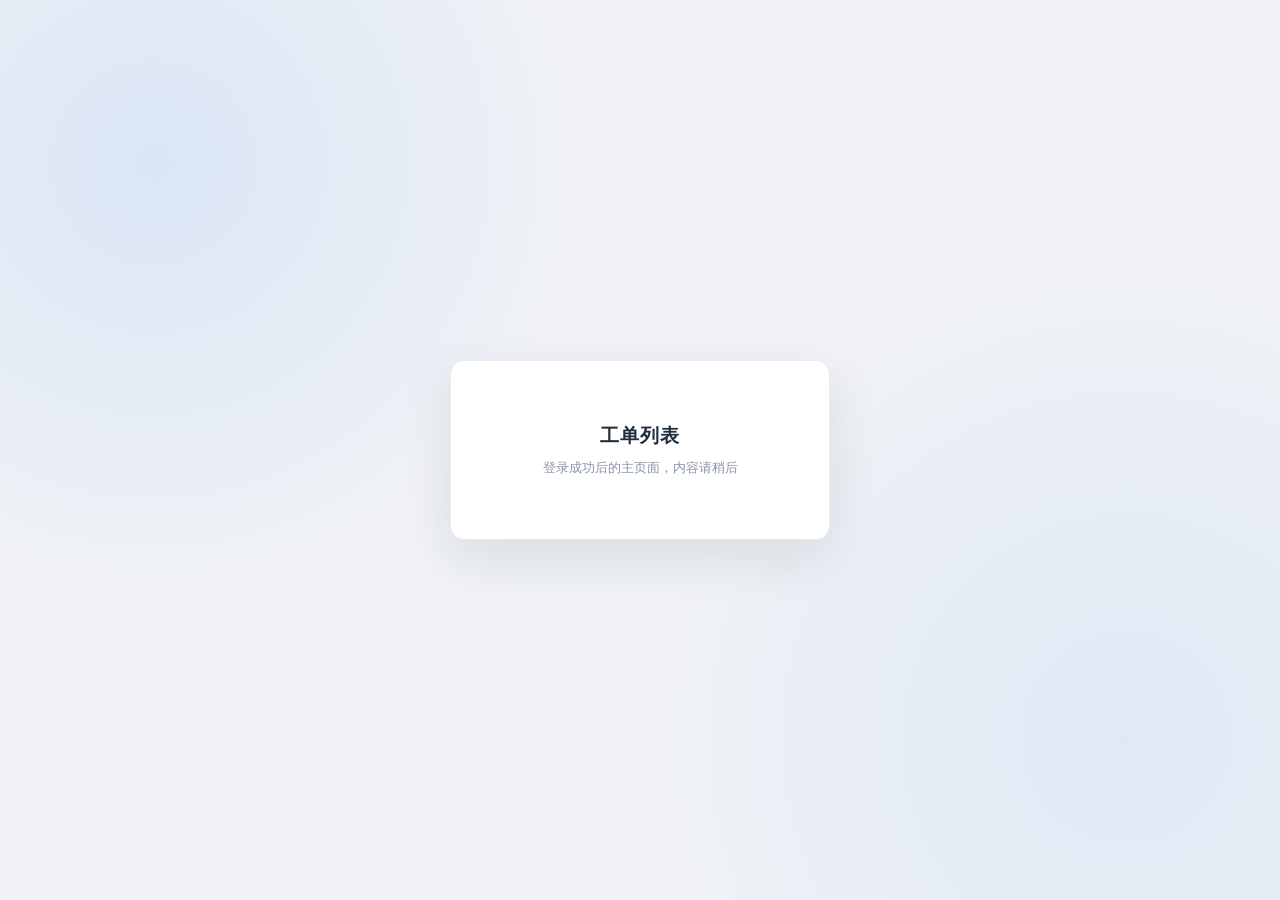
==== frontend/html/index.html @ e552d794 "前端登录页与静态资源入口" ====
<!DOCTYPE html>
<html lang="zh-CN">
<head>
    <meta charset="UTF-8">
    <meta name="viewport" content="width=device-width, initial-scale=1.0">
    <title>工单列表 - 轻量工单管理平台</title>
    <link rel="stylesheet" href="../css/style.css">
</head>
<body class="login-page">
    <div class="login-card">
        <h1 class="login-title">工单列表</h1>
        <p class="login-sub">登录成功后的主页面，内容请稍后</p>
    </div>    
</body>
</html>
---- frontend/css/style.css ----
* {
    box-sizing:border-box;
    margin: 0;
    padding: 0;
}

body {
    font-family:
      -apple-system,
      BlinkMacSystemFont,
      "Segoe UI",
      "PingFang SC",
      "Hiragino Sans GB",
      "Microsoft YaHei",
      sans-serif;
    color: #1f2d3d;
    font-size: 14px;  
}

/* 页面背景与居中 */
.login-page{
    min-height: 100vh;
    display: flex;
    align-items: center;
    justify-content: center;
    padding: 24px;
    background:
      radial-gradient(circle at 12% 18%,rgba(22,119,255,0.10),transparent 32%),
      radial-gradient(circle at 88% 82%,rgba(22,119,255,0.08),transparent 36%),
      #f0f2f5;
}

/* 白色卡片 */
.login-card {
    width: 380px;
    max-width: 100%;
    background: #fff;
    border: 1px solid #e8ecf1;
    border-radius: 14px;
    box-shadow: 0 18px 50px
        rgba(31,45,61,0.10);
    padding: 44px 40px 32px;
    text-align:center;
}

/* 品牌字样 */
.login-brand {
    font-size: 34px;
    font-weight: 800;
    letter-spacing: 3px;
    line-height: 1;
    color: #1f2d3d;
}

.login-brand span {
    color:#56758B;
}

/* 标题与副标题 */
.login-title {
    margin-top: 18px;
    font-size: 19px;
    font-weight: 700;
    letter-spacing: 1px;
}

.login-sub {
    margin: 10px 0 30px;
    font-size: 13px;
    color: #8a94a6;
}

/* 输入框 */
.login-field {
    display:flex;
    align-items:  center;
    gap: 10px;
    height: 46px;
    padding: 0 14px;
    margin-bottom: 16px;
    border: 1px solid #d9d9d9;
    border-radius: 8px;
    background: #fafbfc;
    transition:
        border-color 0.2s,
        box-shadow 0.2s,
        background 0.2s;
}

.login-field:focus-within {
    border-color: #1677ff;
    background: #fff;
    box-shadow: 0 0 0 3px
        rgba(22,119,255,0.12);
}

.login-field svg{
    width: 17px;
    height: 17px;
    flex-shrink: 0;
    color: #aeb7c4;
}

.login-field input {
    flex: 1;
    min-width: 0;
    border: none;
    outline: none;
    background: transparent;
    font-size: 14px;
    color: #1f2d3d;
}

.login-field input::placeholder {
    color: #b8c0cc;
}

/* 错误与成功提示 */
.login-tip {
    display: none;
    margin-bottom: 16px;
    padding: 9px 12px;
    border-radius: 6px;
    font-size: 13px;
    line-height: 1.5;
    text-align: left;
}

.login-tip.show {
    display: block;
}

.login-tip.error {
    color: #ff4d4f;
    background: #fff1f0;
    border: 1px solid #ffccc7;
}

.login-tip.success {
    color: #389e0d;
    background: #f6ffed;
    border: 1px solid #b7eb8f;
}

/* 登录按钮 */
.login-btn {
    width: 100%;
    height: 46px;
    border: none;
    border-radius: 8px;
    background: #1677ff;
    color: #fff;
    font-size: 15px;
    font-weight: 600;
    letter-spacing: 4px;
    cursor: pointer;
    transition:
        background 0.2s,
        box-shadow 0.2s;
}

.login-btn:hover {
    background: #3c8dff;
    box-shadow: 0 6px 16px
        rgba(22,119,255,0.25);
}

.login-btn:disabled {
    background: #8fbcf5;
    cursor: not-allowed;
    box-shadow: none;
}

/* 版权 */
.login-copy {
    margin-top: 26px;
    font-size: 12px;
    color: #c3cad4;
}
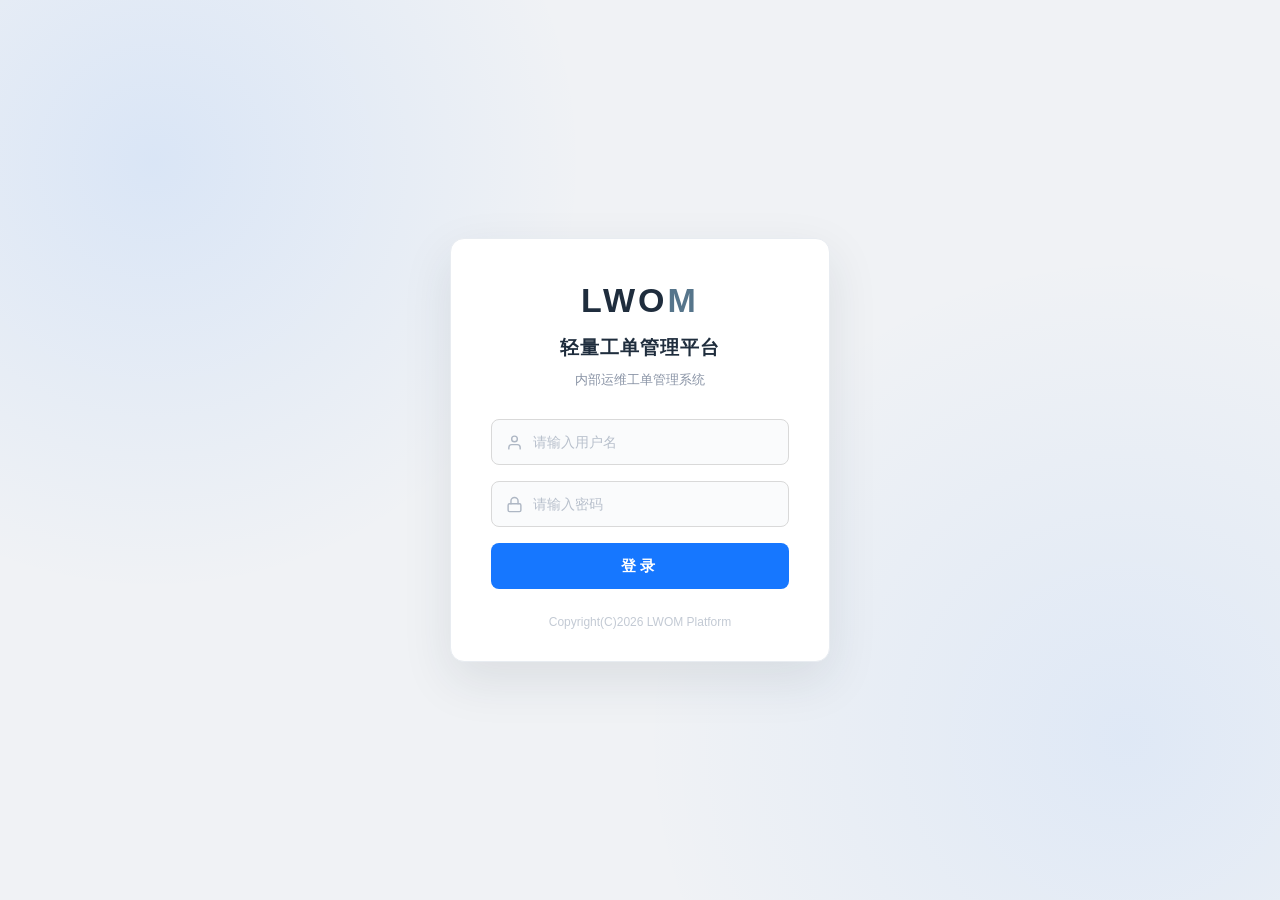
==== commit 3a9508bf: "修改首页页面" ====
--- a/frontend/html/index.html
+++ b/frontend/html/index.html
@@ -6,10 +6,159 @@
     <title>工单列表 - 轻量工单管理平台</title>
     <link rel="stylesheet" href="../css/style.css">
 </head>
-<body class="login-page">
-    <div class="login-card">
-        <h1 class="login-title">工单列表</h1>
-        <p class="login-sub">登录成功后的主页面，内容请稍后</p>
-    </div>    
+<aside class="sidebar">
+    <div class="sidebar-logo">LWO<span>M</span></div>
+    <ul class="sidebar-menu">
+        <li>
+            <a class="active" href="index.html">
+                <svg viewBox="0 0 24 24" fill="none" stroke="currentColor" stroke-width="2" stroke-linecap="round">
+                    <line x1="4" y1="6" x2="20" y2="6"/>
+                    <line x1="4" y1="12" x2="20" y2="12"/>
+                    <line x1="4" y1="18" x2="20" y2="19"/>
+                </svg>
+                工单列表
+            </a>
+        </li>
+        <li>
+            <a href="#">
+                <svg viewBox="0 0 24 24" fill="none" stroke="currentColor" stroke-width="2" stroke-linecap="round">
+                    <line x1="12" y1="5" x2="12" y2="19"/>
+                    <line x1="5" y1="12" x2="19" y2="12"/>
+                </svg>
+                新建工单
+            </a>
+        </li>
+        <li>
+            <a href="#">
+                <svg viewBox="0 0 24 24" fill="none" stroke="currentColor" stroke-width="2" stroke-linecap="round">
+                    <line x1="6" y1="20" x2="6" y2="12"/>
+                    <line x1="12" y1="20" x2="12" y2="6"/>
+                    <line x1="18" y1="20" x2="18" y2="14"/>
+                </svg>
+                数据看板
+            </a>
+        </li>
+        <li>
+            <a href="#">
+                <svg viewBox="0 0 24 24" fill="none" stroke="currentColor" stroke-width="2" stroke-linecap="round" stroke-linejoin="round">
+                <circle cx="12" cy="7" r="4"/>
+                </svg>
+                用户管理
+            </a>
+        </li>
+        <li>
+            <a href="#">
+                <svg viewBox="0 0 24 24" fill="none" stroke="currentColor" stroke-width="2" stroke-linecap="round">
+                    <circle cx="12" cy="12" r="3"/>
+                    <path d="M12 2v3M12 19v3M2 12h3M19 12h3
+                            M4.9 4.9l2.1 2.1M17 17l2.1 2.1
+                            M19.1 4.9L17 7M7 17l-2.1 2.1" />
+                </svg>
+                系统设置
+            </a>
+        </li>
+    </ul>
+</aside>
+
+<body class="list-page">
+    <header class="topbar">
+       <h1>工单列表</h1>
+
+       <div class="topbar-right">
+
+        <span class="bell">
+            <svg viewBox="0 0 24 24" fill="none" stroke="currentColor" stroke-width="2" stroke-linecap="round" stroke-linejoin="round">
+                <path d="M18 8A6 6 0 0 0 6 8c0 7-3 9-3 9h18s-3-2-3-9"/> <path d="M13.7 21a2 2 0 0 1-3.4 0"/>
+            </svg>
+            <i class="dot"></i>
+        </span>
+
+        <span class="user-chip">
+            <span class="avatar">
+                <svg viewBox="0 0 24 24" fill="currentColor">
+                    <circle cx ="12" cy="8" r="4"/>
+                    <path d="M4 21c0-4 3.6-6.5 8-6.5s8 2.5 8 6.5z"/>
+                </svg>
+            </span>
+            <span id="userInfo">--</span>
+        </span>
+
+        <button class="logout-btn" id="logoutBtn">退出</button>
+
+       </div>
+    </header>
+
+    <main class="page-main">
+        <div class="filter-bar">
+            <label class="filter-item">
+                <span>状态</span>
+                <select id="statusFilter">
+                    <option value="">全部</option>
+                    <option value="新建">新建</option>
+                    <option value="处理中">处理中</option>
+                    <option value="待确认">待确认</option>
+                    <option value="已关闭">已关闭</option>
+                </select>
+            </label>
+
+            <label class="filter-item">
+                <span>类型</span>
+                <select id="typeFilter">
+                    <option value="">全部</option>
+                    <option value="保修">保修</option>
+                    <option value="咨询">咨询</option>
+                    <option value="其它">其它</option>
+                </select>
+            </label>
+
+            <label class="filter-item">
+                <span>创建时间</span>
+                <select id="dataFilter">
+                    <option value="">请选择日期范围</option>
+                </select>
+            </label>
+
+            <label class="filter-item">
+                <span>搜索</span>
+                <input type="text" id="keywordInput" placeholder="搜索工单标题/编号">
+            </label>
+
+            <button class="btn-primary" id="searchBtn">查询</button>
+
+            <button class="btn-plain" id="resetBtn">重置</button>
+
+        </div>
+
+        <div class="page-card table-card">
+            <div class="table-toolbar"> 
+                <div class="table-title">工单列表<span class = "table-count" id="totalCount">(共0条)</span></div>
+                <div class="table-actions">
+                    <button class="btn-primary" id="createBtn">+ 新建工单</button>
+                    <button class="btn-plain" id="exportBtn">导出 Excel</button>
+                </div>
+            </div>
+            <table>
+                <thead>
+                    <tr>
+                        <th>工单编号</th>
+                        <th>标题</th>
+                        <th>类型</th>
+                        <th>优先级</th>
+                        <th>状态</th>
+                        <th>处理人</th>
+                        <th>创建时间</th>
+                        <th>操作</th>
+                    </tr>
+                </thead>
+                <tbody id="ticketBody">
+                    <tr>
+                        <td colspan="8" class="page-empty">暂无工单</td>
+                    </tr>
+                </tbody>
+            </table>
+        </div>
+    </main>
+
+    <script src="../js/index.js" defer></script>
 </body>
 </html>
--- a/frontend/css/style.css
+++ b/frontend/css/style.css
@@ -4,6 +4,7 @@
     padding: 0;
 }
 
+/* ===== 登录页 ===== */
 body {
     font-family:
       -apple-system,
@@ -176,4 +177,381 @@
     margin-top: 26px;
     font-size: 12px;
     color: #c3cad4;
-}+}
+
+
+/* ===== 工单列表页 ===== */
+
+/* 列表页布局 */
+.list-page {
+    min-height: 100vh;
+    background: #f0f2f5;
+}
+
+/* 顶部导航栏 */
+.topbar {
+    height: 56px;
+    margin-left: 200px;
+    display: flex;
+    align-items: center;
+    justify-content: space-between;
+    padding: 0 24px;
+    background: #fff;
+    border-bottom: 1px solid #e8ecf1;
+}
+
+/* 顶栏品牌字样 */
+.topbar-brand {
+    font-size: 16px;
+    font-weight: 700;
+    letter-spacing: 1px;
+    color: #1f2d3d;
+}
+
+/* 顶栏右侧区域 */
+.topbar-right {
+    display: flex;
+    align-items: center;
+    gap: 14px;
+}
+
+/* 用户名显示 */
+.topbar-user {
+    font-size: 14px;
+    color: #56758b;
+}
+
+/* 退出按钮 */
+.logout-btn {
+    height: 32px;
+    padding: 0 14px;
+    border: 1px solid #d9d9d9;
+    border-radius: 6px;
+    background: #fff;
+    color: #1f2d3d;
+    font-size: 13px;
+    cursor: pointer;
+    transition:
+        color 0.2s,
+        border-color 0.2s,
+        background 0.2s;
+}
+
+.logout-btn:hover {
+    color: #ff4d4f;
+    border-color: #ff4d4f;
+    background: #fff1f0;
+}   
+
+/* 主体区域 */
+.page-main {
+    max-width: none;
+    margin-left: 200px;
+    padding: 16px 24px 24px;
+}
+
+/* 内容卡片 */
+.page-card {
+    background: #fff;
+    border: 1px solid #e8ecf1;
+    border-radius: 14px;
+    box-shadow: 0 18px 50px rgba(31,45,61,0.10);
+    padding: 32px;
+    text-align: center;
+}
+
+/* 页面标题 */
+.page-title {
+    font-size: 19px;
+    font-weight: 700;
+    letter-spacing: 1px;
+    color: #1f2d3d;
+}
+
+/* 空状态提示 */
+.page-empty {
+    margin-top: 14px;
+    font-size: 13px;
+    color: #8a94a6;
+}
+
+/* 顶栏标题 */
+.topbar h1 {
+    font-size: 15px;
+    font-weight: 600;
+}
+
+/* 铃铛 */
+.bell {
+    position: relative;
+    display: flex;
+    color: #4a5568;
+}
+
+.bell svg{
+    width: 18px;
+    height: 18px;
+}
+
+.bell .dot {
+    position: absolute;
+    top: -1px;
+    right: 0;
+    width: 7px;
+    height: 7px;
+    border-radius: 50%;
+    background: #ff4d4f;
+}
+
+/* 用户信息模块 */
+.user-chip {
+    display: flex;
+    align-items: center;
+    gap: 8px;
+    font-size: 14px;
+    color: #1f2d3d;
+}
+
+/* 头像 */
+.avatar {
+    width: 26px;
+    height: 26px;
+    display: flex;
+    align-items: center;
+    justify-content: center;
+    border-radius: 50%;
+    background: #1677ff;
+    color: #fff;
+}
+
+.avatar svg {
+    width: 14px;
+    height: 14px;
+}
+
+/* 筛选栏 */
+.filter-bar {
+    display: flex;
+    align-items: flex-end;
+    flex-wrap: nowrap;
+    gap: 20px;
+    margin-bottom: 16px;
+    padding: 16px 20px;
+    border: 1px solid #eceff3;
+    border-radius: 8px;
+    background: #fff;
+}
+
+/* 筛选单项 */
+.filter-item {
+    display: flex;
+    flex-direction: column;
+    gap: 6px;
+}
+
+.filter-item span {
+    font-size: 13px;
+    color: #56758b;
+}
+
+.filter-item select{
+    height: 34px;
+    width: 130px;
+    padding: 0 10px;
+    border: 1px solid #d9d9d9;
+    border-radius: 6px;
+    background: #fff;
+    color: #1f2d3d;
+    font-size: 13px;
+    outline: none;
+}
+
+.filter-item select:focus {
+    border-color: #1677ff;
+}
+
+#dataFilter {
+    width: 160px;
+}
+
+.filter-item input {
+    width: 160px;
+    height: 34px;
+    padding: 0 10px;
+    border: 1px solid #d9d9d9;
+    border-radius: 6px;
+    background: #fff;
+    color: #1f2d3d;
+    font-size: 13px;
+    outline: none;
+}
+
+.filter-item input:focus {
+    border-color: #1677ff;
+}
+
+#searchBtn {
+    margin-left: auto;
+}
+
+#searchBtn,
+#resetBtn { 
+    flex-shrink: 0;
+    white-space: nowrap;
+}
+
+/* 主要按钮 */
+.btn-primary {
+    height: 34px;
+    padding: 0 18px;
+    border: 1px solid #1677ff;
+    border-radius: 6px;
+    background: #1677ff;
+    color: #fff;
+    font-size: 13px;
+    line-height: 32px;
+    text-decoration: none;
+    cursor: pointer;
+}
+
+.btn-primary:hover {
+    background: #4096ff;
+    border-color: #4096ff;
+}
+
+/* 次要按钮 */
+.btn-plain {
+    height: 34px;
+    padding: 0 18px;
+    border: 1px solid #d9d9d9;
+    border-radius: 6px;
+    background: #fff;
+    color: #1f2d3d;
+    font-size: 13px;
+    cursor: pointer;
+}
+
+.btn-plain:hover {
+    color: #1677ff;
+    border-color: #1677ff;
+}
+
+/* 表格卡片 */
+.table-card {
+    padding: 0;
+    overflow: hidden;
+    text-align: left;
+}
+
+.table-card table {
+    width: 100%;
+    border-collapse: collapse;
+    table-layout: fixed;
+}
+
+.table-card th {
+    height: 46px;
+    padding: 0 12px;
+    background: #fafbfc;
+    border-bottom: 1px solid #e8ecf1;
+    font-size: 13px;
+    font-weight: 600;
+    color: #56758b;
+    text-align: center;
+}
+
+.table-card td {
+    height: 50px;
+    padding: 0 12px;
+    border-bottom: 1px solid #f0f2f5;
+    font-size: 13px;
+    color: #1f2d3d;
+    text-align: center;
+    overflow: hidden;
+    text-overflow: ellipsis;
+    white-space: nowrap;
+}
+
+/* 表格顶部工具栏 */
+.table-toolbar {
+    display: flex;
+    align-items: center;
+    justify-content: space-between;
+    padding: 14px 20px;
+    border-bottom: 1px solid #eceff3;
+}
+
+.table-title {
+    font-size: 15px;
+    font-weight: 700;
+    color: #1f2d3d;
+}
+
+.table-count {
+    margin-left: 6px;
+    font-size: 12px;
+    font-weight: 400;
+    color: #8a94a6;
+}
+
+.table-actions {
+    display: flex;
+    gap: 10px;
+}
+
+/* ===== 侧边栏 ===== */
+.sidebar {
+    position: fixed;
+    top: 0;
+    left: 0;
+    bottom: 0;
+    width: 200px;
+    background: #fff;
+    border-right: 1px solid #e8ecf1;
+    z-index: 20;
+}
+
+.sidebar-logo {
+    padding: 16px 20px 12px;
+    font-size: 22px;
+    font-weight: 800;
+    letter-spacing: 1px;
+    color: #1f2d3d;
+}
+
+.sidebar-logo span{
+    color: #1677ff;
+}
+
+.sidebar-menu {
+    margin-top: 6px;
+    list-style: none;
+}
+
+.sidebar-menu a {
+    display: flex;
+    align-items: center;
+    gap: 10px;
+    padding: 13px 20px;
+    border-left: 3px solid transparent;
+    color: #4a5568;
+    font-size: 14px;
+    text-decoration: none;
+}
+
+.sidebar-menu a svg {
+    width: 16px;
+    height: 16px;
+    flex-shrink: 0;
+}
+
+.sidebar-menu a:hover {
+    color: #1677ff;
+}
+
+.sidebar-menu a.active {
+    background: #e8f1ff;
+    border-left-color: #1677ff;
+    color: #1677ff;
+    font-weight: 600;
+}
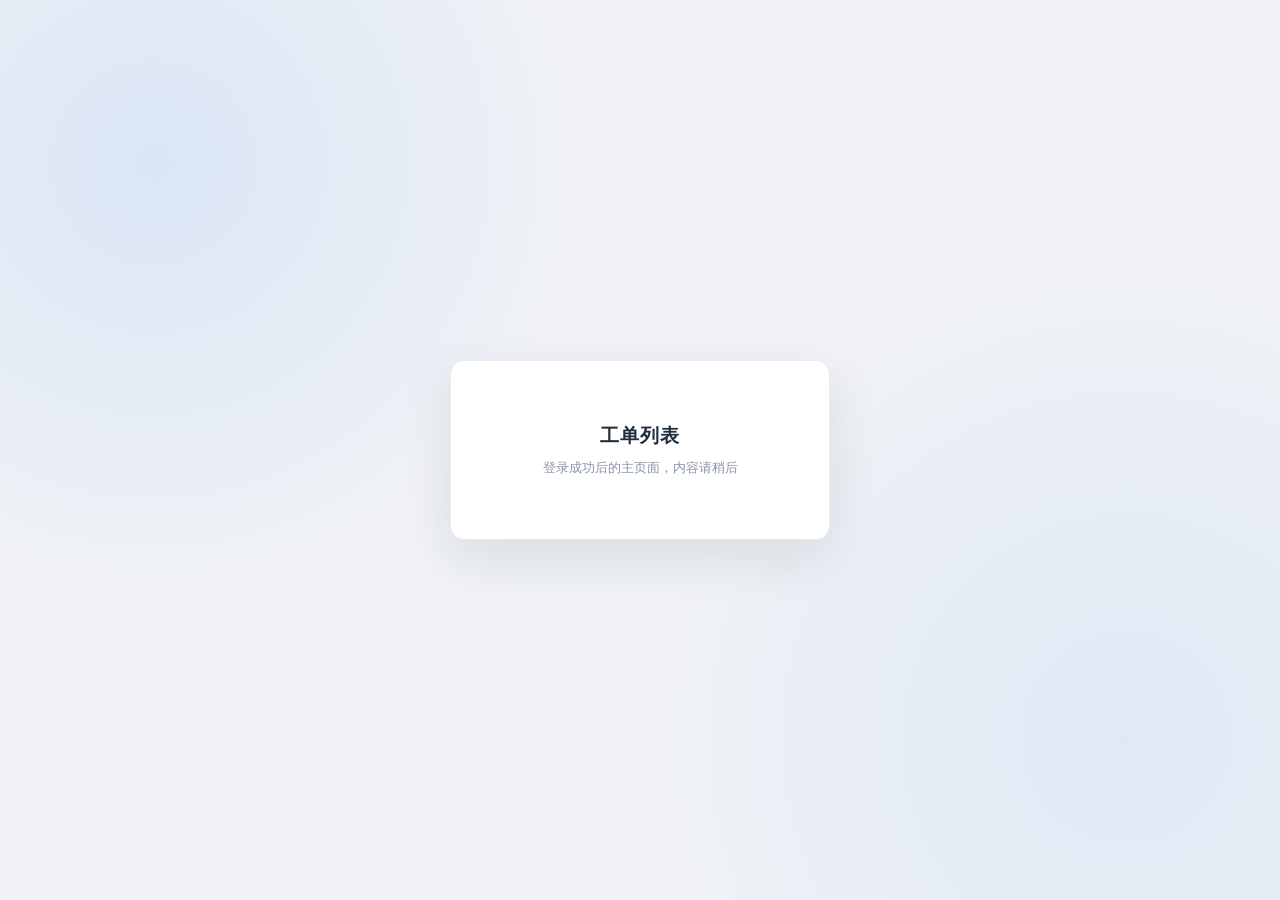
==== commit b85c4ed7: "合并远程前端登录页改动，.gitignore 保留双方忽略规则" ====
--- a/frontend/html/index.html
+++ b/frontend/html/index.html
@@ -6,159 +6,10 @@
     <title>工单列表 - 轻量工单管理平台</title>
     <link rel="stylesheet" href="../css/style.css">
 </head>
-<aside class="sidebar">
-    <div class="sidebar-logo">LWO<span>M</span></div>
-    <ul class="sidebar-menu">
-        <li>
-            <a class="active" href="index.html">
-                <svg viewBox="0 0 24 24" fill="none" stroke="currentColor" stroke-width="2" stroke-linecap="round">
-                    <line x1="4" y1="6" x2="20" y2="6"/>
-                    <line x1="4" y1="12" x2="20" y2="12"/>
-                    <line x1="4" y1="18" x2="20" y2="19"/>
-                </svg>
-                工单列表
-            </a>
-        </li>
-        <li>
-            <a href="#">
-                <svg viewBox="0 0 24 24" fill="none" stroke="currentColor" stroke-width="2" stroke-linecap="round">
-                    <line x1="12" y1="5" x2="12" y2="19"/>
-                    <line x1="5" y1="12" x2="19" y2="12"/>
-                </svg>
-                新建工单
-            </a>
-        </li>
-        <li>
-            <a href="#">
-                <svg viewBox="0 0 24 24" fill="none" stroke="currentColor" stroke-width="2" stroke-linecap="round">
-                    <line x1="6" y1="20" x2="6" y2="12"/>
-                    <line x1="12" y1="20" x2="12" y2="6"/>
-                    <line x1="18" y1="20" x2="18" y2="14"/>
-                </svg>
-                数据看板
-            </a>
-        </li>
-        <li>
-            <a href="#">
-                <svg viewBox="0 0 24 24" fill="none" stroke="currentColor" stroke-width="2" stroke-linecap="round" stroke-linejoin="round">
-                <circle cx="12" cy="7" r="4"/>
-                </svg>
-                用户管理
-            </a>
-        </li>
-        <li>
-            <a href="#">
-                <svg viewBox="0 0 24 24" fill="none" stroke="currentColor" stroke-width="2" stroke-linecap="round">
-                    <circle cx="12" cy="12" r="3"/>
-                    <path d="M12 2v3M12 19v3M2 12h3M19 12h3
-                            M4.9 4.9l2.1 2.1M17 17l2.1 2.1
-                            M19.1 4.9L17 7M7 17l-2.1 2.1" />
-                </svg>
-                系统设置
-            </a>
-        </li>
-    </ul>
-</aside>
-
-<body class="list-page">
-    <header class="topbar">
-       <h1>工单列表</h1>
-
-       <div class="topbar-right">
-
-        <span class="bell">
-            <svg viewBox="0 0 24 24" fill="none" stroke="currentColor" stroke-width="2" stroke-linecap="round" stroke-linejoin="round">
-                <path d="M18 8A6 6 0 0 0 6 8c0 7-3 9-3 9h18s-3-2-3-9"/> <path d="M13.7 21a2 2 0 0 1-3.4 0"/>
-            </svg>
-            <i class="dot"></i>
-        </span>
-
-        <span class="user-chip">
-            <span class="avatar">
-                <svg viewBox="0 0 24 24" fill="currentColor">
-                    <circle cx ="12" cy="8" r="4"/>
-                    <path d="M4 21c0-4 3.6-6.5 8-6.5s8 2.5 8 6.5z"/>
-                </svg>
-            </span>
-            <span id="userInfo">--</span>
-        </span>
-
-        <button class="logout-btn" id="logoutBtn">退出</button>
-
-       </div>
-    </header>
-
-    <main class="page-main">
-        <div class="filter-bar">
-            <label class="filter-item">
-                <span>状态</span>
-                <select id="statusFilter">
-                    <option value="">全部</option>
-                    <option value="新建">新建</option>
-                    <option value="处理中">处理中</option>
-                    <option value="待确认">待确认</option>
-                    <option value="已关闭">已关闭</option>
-                </select>
-            </label>
-
-            <label class="filter-item">
-                <span>类型</span>
-                <select id="typeFilter">
-                    <option value="">全部</option>
-                    <option value="保修">保修</option>
-                    <option value="咨询">咨询</option>
-                    <option value="其它">其它</option>
-                </select>
-            </label>
-
-            <label class="filter-item">
-                <span>创建时间</span>
-                <select id="dataFilter">
-                    <option value="">请选择日期范围</option>
-                </select>
-            </label>
-
-            <label class="filter-item">
-                <span>搜索</span>
-                <input type="text" id="keywordInput" placeholder="搜索工单标题/编号">
-            </label>
-
-            <button class="btn-primary" id="searchBtn">查询</button>
-
-            <button class="btn-plain" id="resetBtn">重置</button>
-
-        </div>
-
-        <div class="page-card table-card">
-            <div class="table-toolbar"> 
-                <div class="table-title">工单列表<span class = "table-count" id="totalCount">(共0条)</span></div>
-                <div class="table-actions">
-                    <button class="btn-primary" id="createBtn">+ 新建工单</button>
-                    <button class="btn-plain" id="exportBtn">导出 Excel</button>
-                </div>
-            </div>
-            <table>
-                <thead>
-                    <tr>
-                        <th>工单编号</th>
-                        <th>标题</th>
-                        <th>类型</th>
-                        <th>优先级</th>
-                        <th>状态</th>
-                        <th>处理人</th>
-                        <th>创建时间</th>
-                        <th>操作</th>
-                    </tr>
-                </thead>
-                <tbody id="ticketBody">
-                    <tr>
-                        <td colspan="8" class="page-empty">暂无工单</td>
-                    </tr>
-                </tbody>
-            </table>
-        </div>
-    </main>
-
-    <script src="../js/index.js" defer></script>
+<body class="login-page">
+    <div class="login-card">
+        <h1 class="login-title">工单列表</h1>
+        <p class="login-sub">登录成功后的主页面，内容请稍后</p>
+    </div>    
 </body>
 </html>
--- a/frontend/css/style.css
+++ b/frontend/css/style.css
@@ -4,7 +4,6 @@
     padding: 0;
 }
 
-/* ===== 登录页 ===== */
 body {
     font-family:
       -apple-system,
@@ -177,381 +176,4 @@
     margin-top: 26px;
     font-size: 12px;
     color: #c3cad4;
-}
-
-
-/* ===== 工单列表页 ===== */
-
-/* 列表页布局 */
-.list-page {
-    min-height: 100vh;
-    background: #f0f2f5;
-}
-
-/* 顶部导航栏 */
-.topbar {
-    height: 56px;
-    margin-left: 200px;
-    display: flex;
-    align-items: center;
-    justify-content: space-between;
-    padding: 0 24px;
-    background: #fff;
-    border-bottom: 1px solid #e8ecf1;
-}
-
-/* 顶栏品牌字样 */
-.topbar-brand {
-    font-size: 16px;
-    font-weight: 700;
-    letter-spacing: 1px;
-    color: #1f2d3d;
-}
-
-/* 顶栏右侧区域 */
-.topbar-right {
-    display: flex;
-    align-items: center;
-    gap: 14px;
-}
-
-/* 用户名显示 */
-.topbar-user {
-    font-size: 14px;
-    color: #56758b;
-}
-
-/* 退出按钮 */
-.logout-btn {
-    height: 32px;
-    padding: 0 14px;
-    border: 1px solid #d9d9d9;
-    border-radius: 6px;
-    background: #fff;
-    color: #1f2d3d;
-    font-size: 13px;
-    cursor: pointer;
-    transition:
-        color 0.2s,
-        border-color 0.2s,
-        background 0.2s;
-}
-
-.logout-btn:hover {
-    color: #ff4d4f;
-    border-color: #ff4d4f;
-    background: #fff1f0;
-}   
-
-/* 主体区域 */
-.page-main {
-    max-width: none;
-    margin-left: 200px;
-    padding: 16px 24px 24px;
-}
-
-/* 内容卡片 */
-.page-card {
-    background: #fff;
-    border: 1px solid #e8ecf1;
-    border-radius: 14px;
-    box-shadow: 0 18px 50px rgba(31,45,61,0.10);
-    padding: 32px;
-    text-align: center;
-}
-
-/* 页面标题 */
-.page-title {
-    font-size: 19px;
-    font-weight: 700;
-    letter-spacing: 1px;
-    color: #1f2d3d;
-}
-
-/* 空状态提示 */
-.page-empty {
-    margin-top: 14px;
-    font-size: 13px;
-    color: #8a94a6;
-}
-
-/* 顶栏标题 */
-.topbar h1 {
-    font-size: 15px;
-    font-weight: 600;
-}
-
-/* 铃铛 */
-.bell {
-    position: relative;
-    display: flex;
-    color: #4a5568;
-}
-
-.bell svg{
-    width: 18px;
-    height: 18px;
-}
-
-.bell .dot {
-    position: absolute;
-    top: -1px;
-    right: 0;
-    width: 7px;
-    height: 7px;
-    border-radius: 50%;
-    background: #ff4d4f;
-}
-
-/* 用户信息模块 */
-.user-chip {
-    display: flex;
-    align-items: center;
-    gap: 8px;
-    font-size: 14px;
-    color: #1f2d3d;
-}
-
-/* 头像 */
-.avatar {
-    width: 26px;
-    height: 26px;
-    display: flex;
-    align-items: center;
-    justify-content: center;
-    border-radius: 50%;
-    background: #1677ff;
-    color: #fff;
-}
-
-.avatar svg {
-    width: 14px;
-    height: 14px;
-}
-
-/* 筛选栏 */
-.filter-bar {
-    display: flex;
-    align-items: flex-end;
-    flex-wrap: nowrap;
-    gap: 20px;
-    margin-bottom: 16px;
-    padding: 16px 20px;
-    border: 1px solid #eceff3;
-    border-radius: 8px;
-    background: #fff;
-}
-
-/* 筛选单项 */
-.filter-item {
-    display: flex;
-    flex-direction: column;
-    gap: 6px;
-}
-
-.filter-item span {
-    font-size: 13px;
-    color: #56758b;
-}
-
-.filter-item select{
-    height: 34px;
-    width: 130px;
-    padding: 0 10px;
-    border: 1px solid #d9d9d9;
-    border-radius: 6px;
-    background: #fff;
-    color: #1f2d3d;
-    font-size: 13px;
-    outline: none;
-}
-
-.filter-item select:focus {
-    border-color: #1677ff;
-}
-
-#dataFilter {
-    width: 160px;
-}
-
-.filter-item input {
-    width: 160px;
-    height: 34px;
-    padding: 0 10px;
-    border: 1px solid #d9d9d9;
-    border-radius: 6px;
-    background: #fff;
-    color: #1f2d3d;
-    font-size: 13px;
-    outline: none;
-}
-
-.filter-item input:focus {
-    border-color: #1677ff;
-}
-
-#searchBtn {
-    margin-left: auto;
-}
-
-#searchBtn,
-#resetBtn { 
-    flex-shrink: 0;
-    white-space: nowrap;
-}
-
-/* 主要按钮 */
-.btn-primary {
-    height: 34px;
-    padding: 0 18px;
-    border: 1px solid #1677ff;
-    border-radius: 6px;
-    background: #1677ff;
-    color: #fff;
-    font-size: 13px;
-    line-height: 32px;
-    text-decoration: none;
-    cursor: pointer;
-}
-
-.btn-primary:hover {
-    background: #4096ff;
-    border-color: #4096ff;
-}
-
-/* 次要按钮 */
-.btn-plain {
-    height: 34px;
-    padding: 0 18px;
-    border: 1px solid #d9d9d9;
-    border-radius: 6px;
-    background: #fff;
-    color: #1f2d3d;
-    font-size: 13px;
-    cursor: pointer;
-}
-
-.btn-plain:hover {
-    color: #1677ff;
-    border-color: #1677ff;
-}
-
-/* 表格卡片 */
-.table-card {
-    padding: 0;
-    overflow: hidden;
-    text-align: left;
-}
-
-.table-card table {
-    width: 100%;
-    border-collapse: collapse;
-    table-layout: fixed;
-}
-
-.table-card th {
-    height: 46px;
-    padding: 0 12px;
-    background: #fafbfc;
-    border-bottom: 1px solid #e8ecf1;
-    font-size: 13px;
-    font-weight: 600;
-    color: #56758b;
-    text-align: center;
-}
-
-.table-card td {
-    height: 50px;
-    padding: 0 12px;
-    border-bottom: 1px solid #f0f2f5;
-    font-size: 13px;
-    color: #1f2d3d;
-    text-align: center;
-    overflow: hidden;
-    text-overflow: ellipsis;
-    white-space: nowrap;
-}
-
-/* 表格顶部工具栏 */
-.table-toolbar {
-    display: flex;
-    align-items: center;
-    justify-content: space-between;
-    padding: 14px 20px;
-    border-bottom: 1px solid #eceff3;
-}
-
-.table-title {
-    font-size: 15px;
-    font-weight: 700;
-    color: #1f2d3d;
-}
-
-.table-count {
-    margin-left: 6px;
-    font-size: 12px;
-    font-weight: 400;
-    color: #8a94a6;
-}
-
-.table-actions {
-    display: flex;
-    gap: 10px;
-}
-
-/* ===== 侧边栏 ===== */
-.sidebar {
-    position: fixed;
-    top: 0;
-    left: 0;
-    bottom: 0;
-    width: 200px;
-    background: #fff;
-    border-right: 1px solid #e8ecf1;
-    z-index: 20;
-}
-
-.sidebar-logo {
-    padding: 16px 20px 12px;
-    font-size: 22px;
-    font-weight: 800;
-    letter-spacing: 1px;
-    color: #1f2d3d;
-}
-
-.sidebar-logo span{
-    color: #1677ff;
-}
-
-.sidebar-menu {
-    margin-top: 6px;
-    list-style: none;
-}
-
-.sidebar-menu a {
-    display: flex;
-    align-items: center;
-    gap: 10px;
-    padding: 13px 20px;
-    border-left: 3px solid transparent;
-    color: #4a5568;
-    font-size: 14px;
-    text-decoration: none;
-}
-
-.sidebar-menu a svg {
-    width: 16px;
-    height: 16px;
-    flex-shrink: 0;
-}
-
-.sidebar-menu a:hover {
-    color: #1677ff;
-}
-
-.sidebar-menu a.active {
-    background: #e8f1ff;
-    border-left-color: #1677ff;
-    color: #1677ff;
-    font-weight: 600;
-}
+}
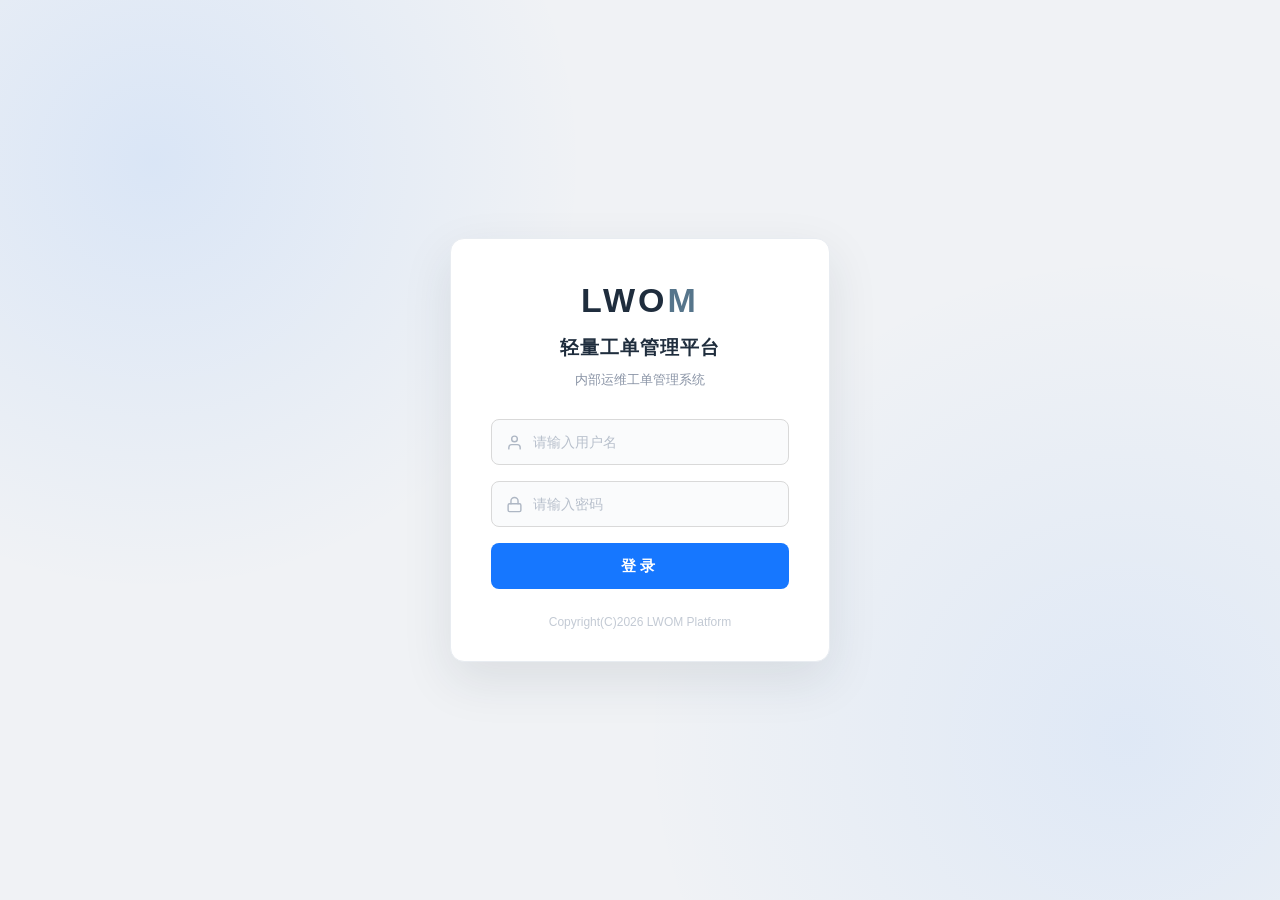
==== commit 78b4b5de: "Merge remote-tracking branch 'origin/main'" ====
--- a/frontend/html/index.html
+++ b/frontend/html/index.html
@@ -6,10 +6,159 @@
     <title>工单列表 - 轻量工单管理平台</title>
     <link rel="stylesheet" href="../css/style.css">
 </head>
-<body class="login-page">
-    <div class="login-card">
-        <h1 class="login-title">工单列表</h1>
-        <p class="login-sub">登录成功后的主页面，内容请稍后</p>
-    </div>    
+<aside class="sidebar">
+    <div class="sidebar-logo">LWO<span>M</span></div>
+    <ul class="sidebar-menu">
+        <li>
+            <a class="active" href="index.html">
+                <svg viewBox="0 0 24 24" fill="none" stroke="currentColor" stroke-width="2" stroke-linecap="round">
+                    <line x1="4" y1="6" x2="20" y2="6"/>
+                    <line x1="4" y1="12" x2="20" y2="12"/>
+                    <line x1="4" y1="18" x2="20" y2="19"/>
+                </svg>
+                工单列表
+            </a>
+        </li>
+        <li>
+            <a href="#">
+                <svg viewBox="0 0 24 24" fill="none" stroke="currentColor" stroke-width="2" stroke-linecap="round">
+                    <line x1="12" y1="5" x2="12" y2="19"/>
+                    <line x1="5" y1="12" x2="19" y2="12"/>
+                </svg>
+                新建工单
+            </a>
+        </li>
+        <li>
+            <a href="#">
+                <svg viewBox="0 0 24 24" fill="none" stroke="currentColor" stroke-width="2" stroke-linecap="round">
+                    <line x1="6" y1="20" x2="6" y2="12"/>
+                    <line x1="12" y1="20" x2="12" y2="6"/>
+                    <line x1="18" y1="20" x2="18" y2="14"/>
+                </svg>
+                数据看板
+            </a>
+        </li>
+        <li>
+            <a href="#">
+                <svg viewBox="0 0 24 24" fill="none" stroke="currentColor" stroke-width="2" stroke-linecap="round" stroke-linejoin="round">
+                <circle cx="12" cy="7" r="4"/>
+                </svg>
+                用户管理
+            </a>
+        </li>
+        <li>
+            <a href="#">
+                <svg viewBox="0 0 24 24" fill="none" stroke="currentColor" stroke-width="2" stroke-linecap="round">
+                    <circle cx="12" cy="12" r="3"/>
+                    <path d="M12 2v3M12 19v3M2 12h3M19 12h3
+                            M4.9 4.9l2.1 2.1M17 17l2.1 2.1
+                            M19.1 4.9L17 7M7 17l-2.1 2.1" />
+                </svg>
+                系统设置
+            </a>
+        </li>
+    </ul>
+</aside>
+
+<body class="list-page">
+    <header class="topbar">
+       <h1>工单列表</h1>
+
+       <div class="topbar-right">
+
+        <span class="bell">
+            <svg viewBox="0 0 24 24" fill="none" stroke="currentColor" stroke-width="2" stroke-linecap="round" stroke-linejoin="round">
+                <path d="M18 8A6 6 0 0 0 6 8c0 7-3 9-3 9h18s-3-2-3-9"/> <path d="M13.7 21a2 2 0 0 1-3.4 0"/>
+            </svg>
+            <i class="dot"></i>
+        </span>
+
+        <span class="user-chip">
+            <span class="avatar">
+                <svg viewBox="0 0 24 24" fill="currentColor">
+                    <circle cx ="12" cy="8" r="4"/>
+                    <path d="M4 21c0-4 3.6-6.5 8-6.5s8 2.5 8 6.5z"/>
+                </svg>
+            </span>
+            <span id="userInfo">--</span>
+        </span>
+
+        <button class="logout-btn" id="logoutBtn">退出</button>
+
+       </div>
+    </header>
+
+    <main class="page-main">
+        <div class="filter-bar">
+            <label class="filter-item">
+                <span>状态</span>
+                <select id="statusFilter">
+                    <option value="">全部</option>
+                    <option value="新建">新建</option>
+                    <option value="处理中">处理中</option>
+                    <option value="待确认">待确认</option>
+                    <option value="已关闭">已关闭</option>
+                </select>
+            </label>
+
+            <label class="filter-item">
+                <span>类型</span>
+                <select id="typeFilter">
+                    <option value="">全部</option>
+                    <option value="保修">保修</option>
+                    <option value="咨询">咨询</option>
+                    <option value="其它">其它</option>
+                </select>
+            </label>
+
+            <label class="filter-item">
+                <span>创建时间</span>
+                <select id="dataFilter">
+                    <option value="">请选择日期范围</option>
+                </select>
+            </label>
+
+            <label class="filter-item">
+                <span>搜索</span>
+                <input type="text" id="keywordInput" placeholder="搜索工单标题/编号">
+            </label>
+
+            <button class="btn-primary" id="searchBtn">查询</button>
+
+            <button class="btn-plain" id="resetBtn">重置</button>
+
+        </div>
+
+        <div class="page-card table-card">
+            <div class="table-toolbar"> 
+                <div class="table-title">工单列表<span class = "table-count" id="totalCount">(共0条)</span></div>
+                <div class="table-actions">
+                    <button class="btn-primary" id="createBtn">+ 新建工单</button>
+                    <button class="btn-plain" id="exportBtn">导出 Excel</button>
+                </div>
+            </div>
+            <table>
+                <thead>
+                    <tr>
+                        <th>工单编号</th>
+                        <th>标题</th>
+                        <th>类型</th>
+                        <th>优先级</th>
+                        <th>状态</th>
+                        <th>处理人</th>
+                        <th>创建时间</th>
+                        <th>操作</th>
+                    </tr>
+                </thead>
+                <tbody id="ticketBody">
+                    <tr>
+                        <td colspan="8" class="page-empty">暂无工单</td>
+                    </tr>
+                </tbody>
+            </table>
+        </div>
+    </main>
+
+    <script src="../js/index.js" defer></script>
 </body>
 </html>
--- a/frontend/css/style.css
+++ b/frontend/css/style.css
@@ -4,6 +4,7 @@
     padding: 0;
 }
 
+/* ===== 登录页 ===== */
 body {
     font-family:
       -apple-system,
@@ -176,4 +177,381 @@
     margin-top: 26px;
     font-size: 12px;
     color: #c3cad4;
-}+}
+
+
+/* ===== 工单列表页 ===== */
+
+/* 列表页布局 */
+.list-page {
+    min-height: 100vh;
+    background: #f0f2f5;
+}
+
+/* 顶部导航栏 */
+.topbar {
+    height: 56px;
+    margin-left: 200px;
+    display: flex;
+    align-items: center;
+    justify-content: space-between;
+    padding: 0 24px;
+    background: #fff;
+    border-bottom: 1px solid #e8ecf1;
+}
+
+/* 顶栏品牌字样 */
+.topbar-brand {
+    font-size: 16px;
+    font-weight: 700;
+    letter-spacing: 1px;
+    color: #1f2d3d;
+}
+
+/* 顶栏右侧区域 */
+.topbar-right {
+    display: flex;
+    align-items: center;
+    gap: 14px;
+}
+
+/* 用户名显示 */
+.topbar-user {
+    font-size: 14px;
+    color: #56758b;
+}
+
+/* 退出按钮 */
+.logout-btn {
+    height: 32px;
+    padding: 0 14px;
+    border: 1px solid #d9d9d9;
+    border-radius: 6px;
+    background: #fff;
+    color: #1f2d3d;
+    font-size: 13px;
+    cursor: pointer;
+    transition:
+        color 0.2s,
+        border-color 0.2s,
+        background 0.2s;
+}
+
+.logout-btn:hover {
+    color: #ff4d4f;
+    border-color: #ff4d4f;
+    background: #fff1f0;
+}   
+
+/* 主体区域 */
+.page-main {
+    max-width: none;
+    margin-left: 200px;
+    padding: 16px 24px 24px;
+}
+
+/* 内容卡片 */
+.page-card {
+    background: #fff;
+    border: 1px solid #e8ecf1;
+    border-radius: 14px;
+    box-shadow: 0 18px 50px rgba(31,45,61,0.10);
+    padding: 32px;
+    text-align: center;
+}
+
+/* 页面标题 */
+.page-title {
+    font-size: 19px;
+    font-weight: 700;
+    letter-spacing: 1px;
+    color: #1f2d3d;
+}
+
+/* 空状态提示 */
+.page-empty {
+    margin-top: 14px;
+    font-size: 13px;
+    color: #8a94a6;
+}
+
+/* 顶栏标题 */
+.topbar h1 {
+    font-size: 15px;
+    font-weight: 600;
+}
+
+/* 铃铛 */
+.bell {
+    position: relative;
+    display: flex;
+    color: #4a5568;
+}
+
+.bell svg{
+    width: 18px;
+    height: 18px;
+}
+
+.bell .dot {
+    position: absolute;
+    top: -1px;
+    right: 0;
+    width: 7px;
+    height: 7px;
+    border-radius: 50%;
+    background: #ff4d4f;
+}
+
+/* 用户信息模块 */
+.user-chip {
+    display: flex;
+    align-items: center;
+    gap: 8px;
+    font-size: 14px;
+    color: #1f2d3d;
+}
+
+/* 头像 */
+.avatar {
+    width: 26px;
+    height: 26px;
+    display: flex;
+    align-items: center;
+    justify-content: center;
+    border-radius: 50%;
+    background: #1677ff;
+    color: #fff;
+}
+
+.avatar svg {
+    width: 14px;
+    height: 14px;
+}
+
+/* 筛选栏 */
+.filter-bar {
+    display: flex;
+    align-items: flex-end;
+    flex-wrap: nowrap;
+    gap: 20px;
+    margin-bottom: 16px;
+    padding: 16px 20px;
+    border: 1px solid #eceff3;
+    border-radius: 8px;
+    background: #fff;
+}
+
+/* 筛选单项 */
+.filter-item {
+    display: flex;
+    flex-direction: column;
+    gap: 6px;
+}
+
+.filter-item span {
+    font-size: 13px;
+    color: #56758b;
+}
+
+.filter-item select{
+    height: 34px;
+    width: 130px;
+    padding: 0 10px;
+    border: 1px solid #d9d9d9;
+    border-radius: 6px;
+    background: #fff;
+    color: #1f2d3d;
+    font-size: 13px;
+    outline: none;
+}
+
+.filter-item select:focus {
+    border-color: #1677ff;
+}
+
+#dataFilter {
+    width: 160px;
+}
+
+.filter-item input {
+    width: 160px;
+    height: 34px;
+    padding: 0 10px;
+    border: 1px solid #d9d9d9;
+    border-radius: 6px;
+    background: #fff;
+    color: #1f2d3d;
+    font-size: 13px;
+    outline: none;
+}
+
+.filter-item input:focus {
+    border-color: #1677ff;
+}
+
+#searchBtn {
+    margin-left: auto;
+}
+
+#searchBtn,
+#resetBtn { 
+    flex-shrink: 0;
+    white-space: nowrap;
+}
+
+/* 主要按钮 */
+.btn-primary {
+    height: 34px;
+    padding: 0 18px;
+    border: 1px solid #1677ff;
+    border-radius: 6px;
+    background: #1677ff;
+    color: #fff;
+    font-size: 13px;
+    line-height: 32px;
+    text-decoration: none;
+    cursor: pointer;
+}
+
+.btn-primary:hover {
+    background: #4096ff;
+    border-color: #4096ff;
+}
+
+/* 次要按钮 */
+.btn-plain {
+    height: 34px;
+    padding: 0 18px;
+    border: 1px solid #d9d9d9;
+    border-radius: 6px;
+    background: #fff;
+    color: #1f2d3d;
+    font-size: 13px;
+    cursor: pointer;
+}
+
+.btn-plain:hover {
+    color: #1677ff;
+    border-color: #1677ff;
+}
+
+/* 表格卡片 */
+.table-card {
+    padding: 0;
+    overflow: hidden;
+    text-align: left;
+}
+
+.table-card table {
+    width: 100%;
+    border-collapse: collapse;
+    table-layout: fixed;
+}
+
+.table-card th {
+    height: 46px;
+    padding: 0 12px;
+    background: #fafbfc;
+    border-bottom: 1px solid #e8ecf1;
+    font-size: 13px;
+    font-weight: 600;
+    color: #56758b;
+    text-align: center;
+}
+
+.table-card td {
+    height: 50px;
+    padding: 0 12px;
+    border-bottom: 1px solid #f0f2f5;
+    font-size: 13px;
+    color: #1f2d3d;
+    text-align: center;
+    overflow: hidden;
+    text-overflow: ellipsis;
+    white-space: nowrap;
+}
+
+/* 表格顶部工具栏 */
+.table-toolbar {
+    display: flex;
+    align-items: center;
+    justify-content: space-between;
+    padding: 14px 20px;
+    border-bottom: 1px solid #eceff3;
+}
+
+.table-title {
+    font-size: 15px;
+    font-weight: 700;
+    color: #1f2d3d;
+}
+
+.table-count {
+    margin-left: 6px;
+    font-size: 12px;
+    font-weight: 400;
+    color: #8a94a6;
+}
+
+.table-actions {
+    display: flex;
+    gap: 10px;
+}
+
+/* ===== 侧边栏 ===== */
+.sidebar {
+    position: fixed;
+    top: 0;
+    left: 0;
+    bottom: 0;
+    width: 200px;
+    background: #fff;
+    border-right: 1px solid #e8ecf1;
+    z-index: 20;
+}
+
+.sidebar-logo {
+    padding: 16px 20px 12px;
+    font-size: 22px;
+    font-weight: 800;
+    letter-spacing: 1px;
+    color: #1f2d3d;
+}
+
+.sidebar-logo span{
+    color: #1677ff;
+}
+
+.sidebar-menu {
+    margin-top: 6px;
+    list-style: none;
+}
+
+.sidebar-menu a {
+    display: flex;
+    align-items: center;
+    gap: 10px;
+    padding: 13px 20px;
+    border-left: 3px solid transparent;
+    color: #4a5568;
+    font-size: 14px;
+    text-decoration: none;
+}
+
+.sidebar-menu a svg {
+    width: 16px;
+    height: 16px;
+    flex-shrink: 0;
+}
+
+.sidebar-menu a:hover {
+    color: #1677ff;
+}
+
+.sidebar-menu a.active {
+    background: #e8f1ff;
+    border-left-color: #1677ff;
+    color: #1677ff;
+    font-weight: 600;
+}
